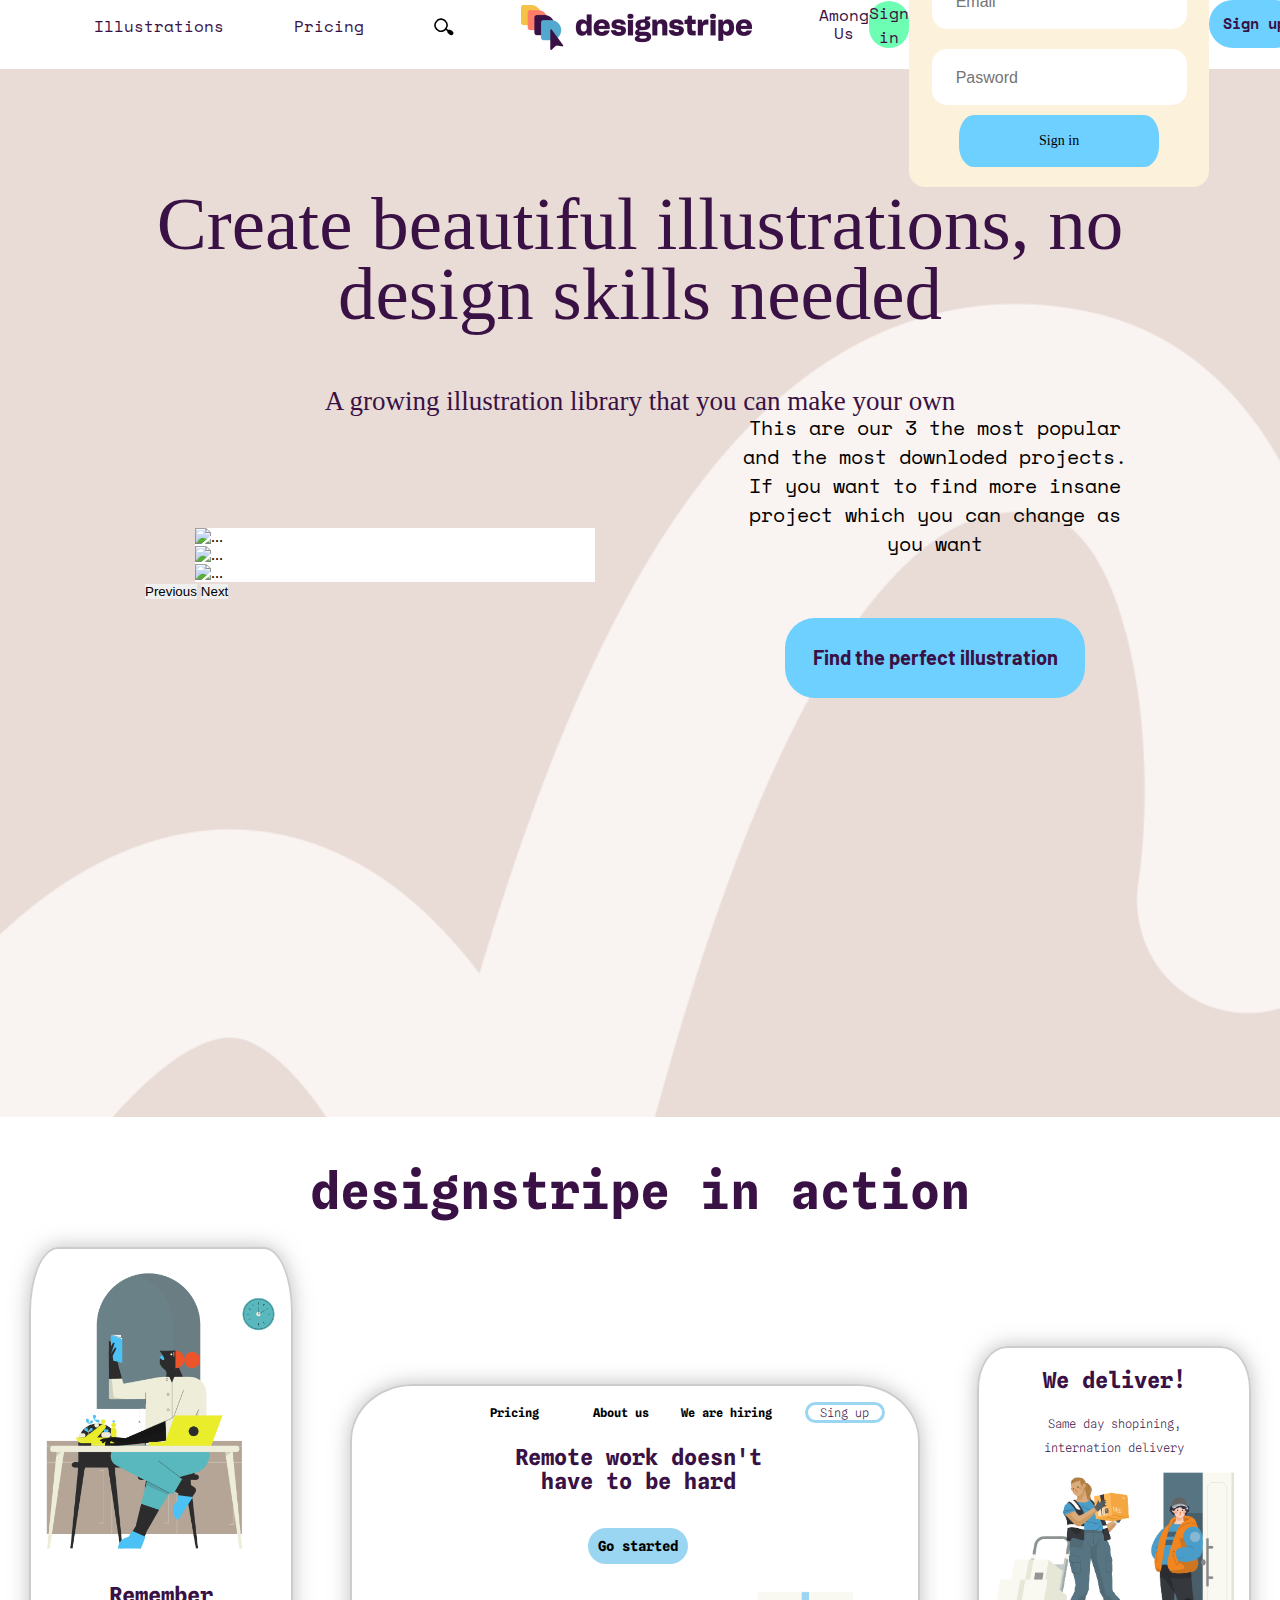
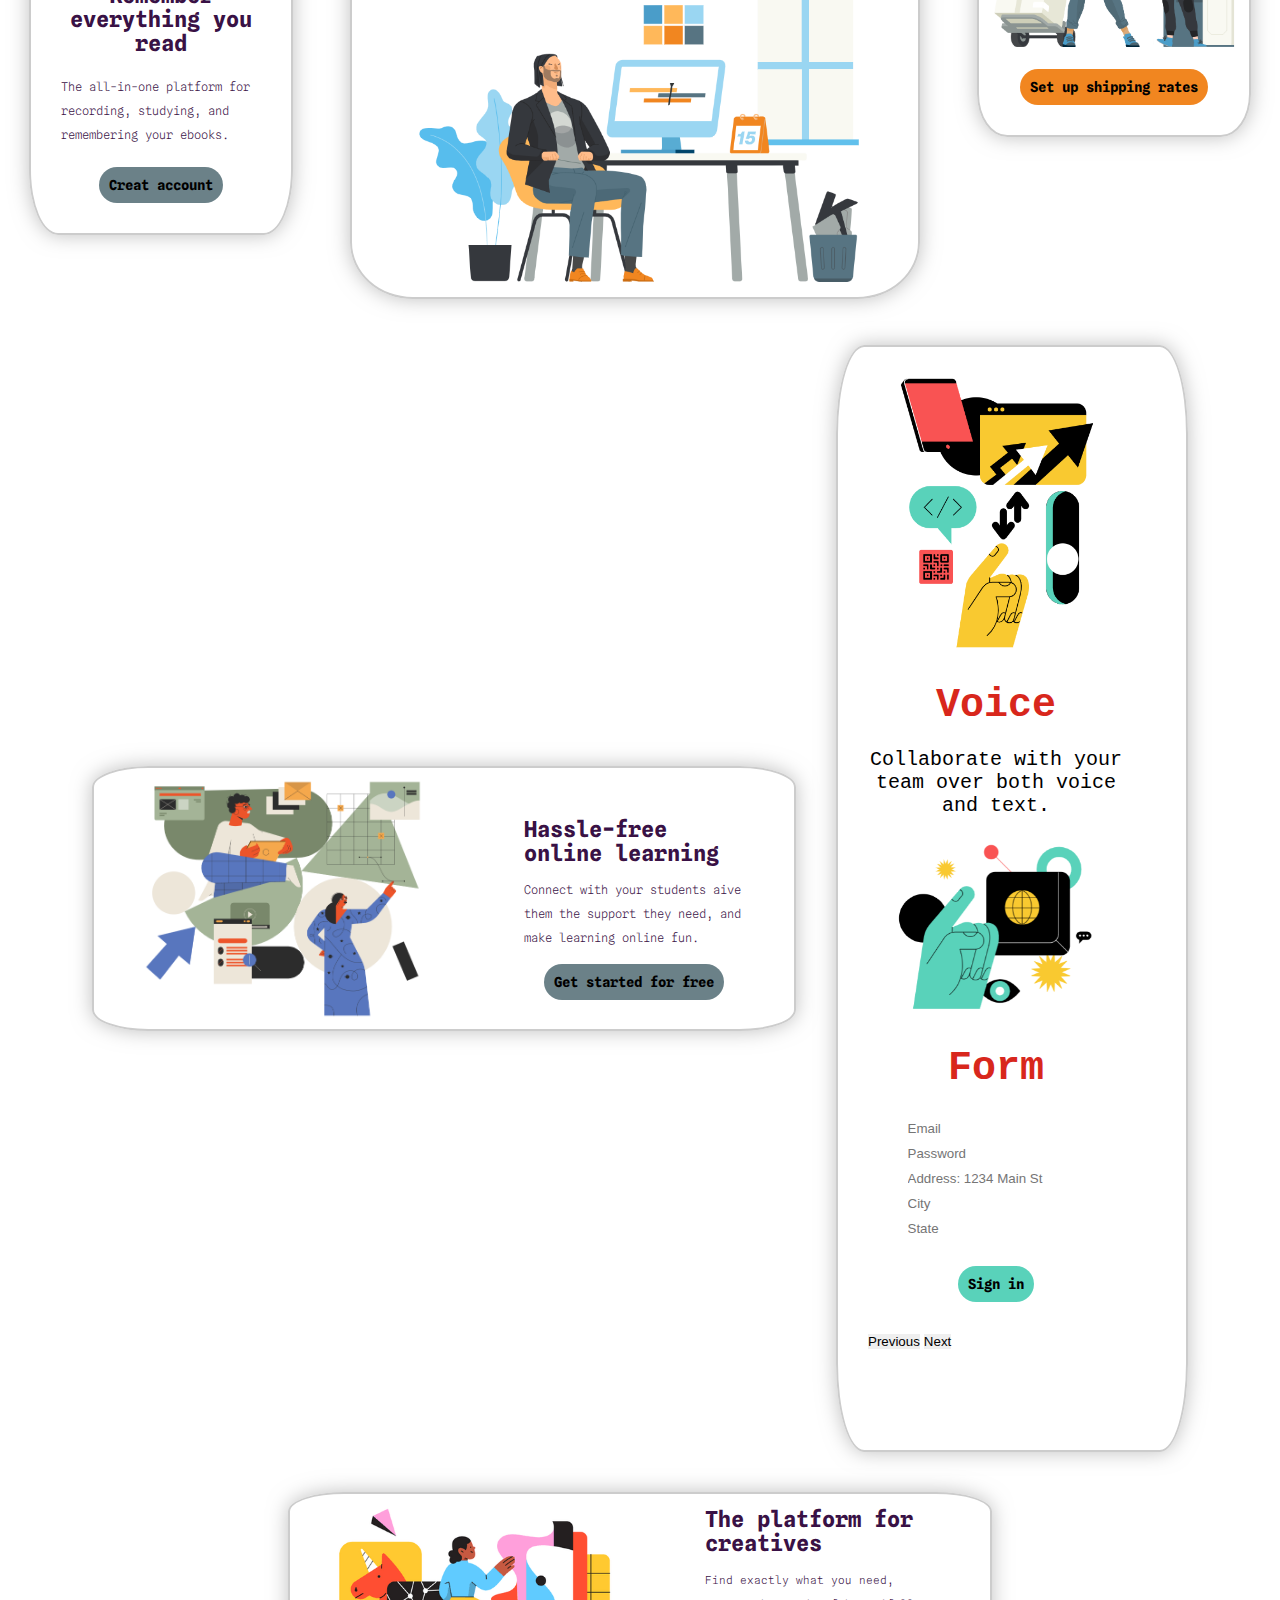
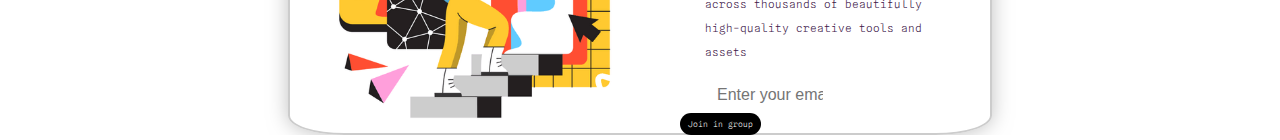
==== index.html @ f86d1278 "." ====
<!DOCTYPE html>
<html lang="en">
<head>
    <meta charset="UTF-8">
    <meta name="viewport" content="width=device-width, initial-scale=1.0">
    <title>Document</title>
    <link rel="preconnect" href="https://fonts.googleapis.com">
    <link rel="preconnect" href="https://fonts.gstatic.com" crossorigin>
<link rel="preconnect" href="https://fonts.googleapis.com">
<link rel="preconnect" href="https://fonts.gstatic.com" crossorigin>
<link href="https://fonts.googleapis.com/css2?family=Spline+Sans+Mono:wght@700&display=swap" rel="stylesheet">
<link href="https://cdn.jsdelivr.net/npm/bootstrap@5.3.2/dist/css/bootstrap.min.css" rel="stylesheet"
    integrity="sha384-T3c6CoIi6uLrA9TneNEoa7RxnatzjcDSCmG1MXxSR1GAsXEV/Dwwykc2MPK8M2HN" crossorigin="anonymous">
    <link href="https://cdn.jsdelivr.net/npm/bootstrap@5.3.2/dist/css/bootstrap.min.css" rel="stylesheet" integrity="sha384-T3c6CoIi6uLrA9TneNEoa7RxnatzjcDSCmG1MXxSR1GAsXEV/Dwwykc2MPK8M2HN" crossorigin="anonymous">
    <link rel="preconnect" href="https://fonts.googleapis.com">
<link rel="preconnect" href="https://fonts.gstatic.com" crossorigin>
<link href="https://fonts.googleapis.com/css2?family=Josefin+Sans&family=Nova+Square&family=Rubik+Scribble&family=Space+Mono:wght@700&display=swap" rel="stylesheet">
<link rel="preconnect" href="https://fonts.googleapis.com">
<link rel="preconnect" href="https://fonts.gstatic.com" crossorigin>
<link href="https://fonts.googleapis.com/css2?family=Barlow:ital,wght@0,500;1,400&family=Josefin+Sans&family=Nova+Square&family=Rubik+Scribble&family=Space+Mono:wght@700&display=swap" rel="stylesheet">
<link rel="stylesheet" href="./ilustration.html">
    <link rel="stylesheet" href="./style.css">
</head>
<body class="body">
  <div class="header">
    <div class="header__block-1">
        <span onclick="redirect()" class="header__block-1__text l">Illustrations</span>
        <span onclick="redirectToTwo()" class="header__block-1__text-1 l">Pricing</span>
        <img class="header__block-1__img" src="./img/Frame.svg" alt="">
    </div>
    <div class="header__block-img">
        <img onclick="redirectToHome()" class="header__img" src="./img/image (3).png" alt="">
    </div>
    <div class="header__block-2">
        <span onclick="redirectToThree()" class="header__block-2__text l lblock">Among Us</span>
        <button class="btn btn-primary header__block-2__text-1 l lblock" type="button" data-bs-toggle="offcanvas" data-bs-target="#staticBackdrop" aria-controls="staticBackdrop">
          Sign in
        </button>
        
        <div class="offcanvas offcanvas-start" data-bs-backdrop="static" tabindex="-1" id="staticBackdrop" aria-labelledby="staticBackdropLabel">
          <div class="offcanvas-header">
            <h5 class="offcanvas-title" id="staticBackdropLabel">Sign in</h5>
            <button onclick="redirect()" type="button" class="btn-close" data-bs-dismiss="offcanvas" aria-label="Close"></button>
          </div>
          <div class="offcanvas-body">
            <div class="header__input-box">
              <p class="header__input-text l">Sign in with Gmail</p>
              <input placeholder="Email" class="header__input" style="height: 3.5rem; font-size: 1rem; padding: 1.5rem 1.5rem 1.35rem 1.5rem; border-radius: 15px; border: none; background-color:white;" type="Email">
              <input placeholder="Pasword" class="header__input" style="height: 3.5rem; font-size: 1rem; padding: 1.5rem 1.5rem 1.35rem 1.5rem; border-radius: 15px; border: none; background-color:white;" type="Email">
              <button redirectToHome() onclick="redirect()" class="header__input-button">Sign in</button>
            </div>
          </div>
        </div>


          <button class="btn btn-primary header__block-2__boton lblock" type="button" data-bs-toggle="offcanvas" data-bs-target="#offcanvasWithBothOptions" aria-controls="offcanvasWithBothOptions">
            Sign up
          </button>
          <div class="offcanvas offcanvas-start" data-bs-scroll="true" tabindex="-1" id="offcanvasWithBothOptions" aria-labelledby="offcanvasWithBothOptionsLabel">
            <div class="offcanvas-header">
              <h5 class="offcanvas-title" id="offcanvasWithBothOptionsLabel">Sign up</h5>
              <button type="button" class="btn-close" data-bs-dismiss="offcanvas" aria-label="Close"></button>
            </div>
            <div class="offcanvas-body">
              <div class="header__input-box">
                <p class="header__input-text l">Sign up with Gmail</p>
                <input placeholder="Email" class="header__input" style="height: 3.5rem; font-size: 1rem; padding: 1.5rem 1.5rem 1.35rem 1.5rem; border-radius: 15px; border: none; background-color:white;" type="Email">
                <input placeholder="Pasword" class="header__input" style="height: 3.5rem; font-size: 1rem; padding: 1.5rem 1.5rem 1.35rem 1.5rem; border-radius: 15px; border: none; background-color:white;" type="Email">
              <button redirectToHome() class="header__input-button">Sign up</button>
              </div>
            </div>
          </div>
        </div>
        <p>
          <button class="btn btn-primary lbtn" type="button" data-bs-toggle="collapse" data-bs-target="#collapseWidthExample" aria-expanded="false" aria-controls="collapseWidthExample">
            <img type="button" class="lbtn-img" src="./img/Screenshot 2023-12-28 at 15.27.44.png" alt="">
            <img type="button" class="lbtn-img-1" src="./img/Screenshot 2023-12-28 at 15.30.37.png" alt="">
          </button>
        </p>
        <div style="position: absolute; min-height: 120px;">
          <div class="collapse collapse-horizontal" id="collapseWidthExample">
            <div class="card card-body lcard" style="width: 300px;">
              <span onclick="redirect()" class="header__block-1__text l">Illustrations</span>
              <span onclick="redirectToTwo()" class="header__block-1__text-1 l">Pricing</span>
              <span onclick="redirectToThree()" class="header__block-2__text l lblock">Among Us</span>
              <div class="header__block-2__boton-box">
                <button class="btn btn-primary header__block-2__text-1 l lblock" type="button" data-bs-toggle="offcanvas" data-bs-target="#staticBackdrop" aria-controls="staticBackdrop">
                  Sign in
                </button>
                
                <div class="offcanvas offcanvas-start" data-bs-backdrop="static" tabindex="-1" id="staticBackdrop" aria-labelledby="staticBackdropLabel">
                  <div class="offcanvas-header">
                    <h5 class="offcanvas-title" id="staticBackdropLabel">Sign in</h5>
                    <button onclick="redirect()" type="button" class="btn-close" data-bs-dismiss="offcanvas" aria-label="Close"></button>
                  </div>
                  <div class="offcanvas-body">
                    <div class="header__input-box">
                      <p class="header__input-text l">Sign in with Gmail</p>
                      <input placeholder="Email" class="header__input" style="height: 3.5rem; font-size: 1rem; padding: 1.5rem 1.5rem 1.35rem 1.5rem; border-radius: 15px; border: none; background-color:white;" type="Email">
                      <input placeholder="Pasword" class="header__input" style="height: 3.5rem; font-size: 1rem; padding: 1.5rem 1.5rem 1.35rem 1.5rem; border-radius: 15px; border: none; background-color:white;" type="Email">
                      <button redirectToHome() onclick="redirect()" class="header__input-button">Sign in</button>
                    </div>
                  </div>
                </div>

                <button class="btn btn-primary header__block-2__boton lblock" type="button" data-bs-toggle="offcanvas" data-bs-target="#offcanvasWithBothOptions" aria-controls="offcanvasWithBothOptions">
                  Sign up
                </button>
                <div class="offcanvas offcanvas-start" data-bs-scroll="true" tabindex="-1" id="offcanvasWithBothOptions" aria-labelledby="offcanvasWithBothOptionsLabel">
                  <div class="offcanvas-header">
                    <h5 class="offcanvas-title" id="offcanvasWithBothOptionsLabel">Sign up</h5>
                    <button type="button" class="btn-close" data-bs-dismiss="offcanvas" aria-label="Close"></button>
                  </div>
                  <div class="offcanvas-body">
                    <div class="header__input-box">
                      <p class="header__input-text l">Sign up with Gmail</p>
                      <input placeholder="Email" class="header__input" style="height: 3.5rem; font-size: 1rem; padding: 1.5rem 1.5rem 1.35rem 1.5rem; border-radius: 15px; border: none; background-color:white;" type="Email">
                      <input placeholder="Pasword" class="header__input" style="height: 3.5rem; font-size: 1rem; padding: 1.5rem 1.5rem 1.35rem 1.5rem; border-radius: 15px; border: none; background-color:white;" type="Email">
                    <button redirectToHome() class="header__input-button">Sign up</button>
                    </div>
                  </div>
                </div>

              </div>
            </div>
          </div>
        </div>
          
    
</div>

    <div class="i__frame1">
        <div class="i__frame1__box">
            <h1 class="i__frame1__box-text1">Create beautiful illustrations, no design skills needed</h1>
            <p class="i__frame1__box-text2">A growing illustration library that you can make your own</p>
                <div class="i__frame1__box-slider">
                    <div class="i__frame1__box-slider-1">
                        <div id="carouselExampleIndicators" class="carousel slide lu">
                            <div class="carousel-indicators ">
                              <button type="button" data-bs-target="#carouselExampleIndicators" data-bs-slide-to="0" class="active" aria-current="true" aria-label="Slide 1"></button>
                              <button type="button" data-bs-target="#carouselExampleIndicators" data-bs-slide-to="1" aria-label="Slide 2"></button>
                              <button type="button" data-bs-target="#carouselExampleIndicators" data-bs-slide-to="2" aria-label="Slide 3"></button>
                            </div>
                            <div class="carousel-inner lu">
                              <div class="carousel-item active">
                                <img src="https://designstripe-secure.imgix.net/scene-snapshots/b47b5136-64d4-4d6b-8aed-e641e9246c22/1669963983137/default?auto=format&fit=clip&h=400&s=fc5bd8d6ce886d989dbc5c07d8ae6395" class="d-block w-100" alt="...">
                              </div>
                              <div class="carousel-item">
                                <img src="https://designstripe-secure.imgix.net/scene-snapshots/d79b59d7-266d-45c2-b991-ea4c72bfd70d/1672390816812/default?auto=format&fit=clip&h=400&s=31f6a811cc52441fddfb0ff911e1ea40" class="d-block w-100" alt="...">
                              </div>
                              <div class="carousel-item">
                                <img src="https://designstripe-secure.imgix.net/scene-snapshots/6f58c22a-6869-43ea-ac65-9326ac9e8ad4/1677001629217/default?auto=format&fit=clip&h=400&s=42fd38543d3029a12d3b2fca480d46b2" class="d-block w-100" alt="...">
                              </div>
                            </div>
                            <button class="carousel-control-prev" type="button" data-bs-target="#carouselExampleIndicators" data-bs-slide="prev">
                              <span class="carousel-control-prev-icon" aria-hidden="true"></span>
                              <span class="visually-hidden">Previous</span>
                            </button>
                            <button class="carousel-control-next" type="button" data-bs-target="#carouselExampleIndicators" data-bs-slide="next">
                              <span class="carousel-control-next-icon" aria-hidden="true"></span>
                              <span class="visually-hidden">Next</span>
                            </button>
                          </div>
                    </div>
                    <div class="i__frame1__box-slider-2">
                        <p class=" i__frame1__box-slider-2-text ">This are our 3 the most popular and the most downloded projects. If you want to find more insane project which you can change as you want</p>
                        <button onclick="redirect()" class="i__frame1__box-button ">
                        <p class="i__frame1__box-button-text ">Find the perfect illustration</p>
                    </button>
                    </div>
                    
                </div>
        </div>
        <div class="i__frame1__box2">
            
        </div>
    </div>







    

    <h1 class="nk__main-title">designstripe in action</h1>

        <div class="nk__top-cards">

                    <div class="nk__card-column" >
                        <img src="./nk-img/IMAGE (1).png"
                            class="nk__card-img-top" alt="...">
                        <div class="nk__card-body">
                            <h5 class="nk__card-title">Remember everything you read</h5>
                            <p class="nk__card-text">The all-in-one platform for recording, studying, and remembering your ebooks.</p>
                            <button type="button" class="nk__btn nk__btn-primary nk__button-1" data-bs-toggle="modal" data-bs-target="#exampleModal-1">
                                Creat account
                            </button>
                        </div>
                    </div>
                    
                    <div class="nk__card-column" >
                        <div class="nk__card-2-header">
                            <p class="nk__card-column-header-info">Pricing</p>
                            <p class="nk__card-column-header-info">About us</p>
                            <p class="nk__card-column-header-info">We are hiring</p>
                            <button type="button" class="nk__card-column-header-info-button">Sing up</button>
                        </div>
                        <div class="nk__card-body">
                            <h5 class="nk__card-2-title">Remote work doesn't have to be hard</h5>
                            <a href="#" class="nk__btn nk__btn-primary-2">Go started</a>
                        </div>
                        <img src="./nk-img/IMAGE (3).png"class="nk__card-img-top-2" alt="...">
                    </div>
                    
                    <div class="nk__card-column" >
                        <div class="nk__card-body">
                            <h5 class="nk__card-3-title">We deliver!</h5>
                            <p class="nk__card-3-text">Same day shopining, internation delivery</p>
                            <img src="./nk-img/IMAGE (2).png" class="nk__card-img-top-3" alt="...">
                            <a href="#" class="nk__btn nk__btn-primary-3">Set up shipping rates</a>
                        </div>
                    </div>
        </div>

        <div class="nk__down-cards">
            
                    <div class="nk__card" style="width: 44rem;">
                        <img src="./nk-img/IMAGE (6).png"
                            class="nk__card-img-down" alt="...">
                        <div class="nk__card-body-row">
                            <h5 class="nk__card-4-title">Hassle-free online learning</h5>
                            <p class="nk__card-4-text">Connect with your students aive them the support they need, and make learning online fun.</p>
                            <a href="#" class="nk__btn nk__btn-primary">Get started for free</a>
                        </div>
                    </div>

                    <div class="nk__card" style="width: 22rem;">
                        <div id="carouselExampleCaptions" class="carousel slide">
                            <div class="carousel-indicators">
                                <button type="button" data-bs-target="#carouselExampleCaptions" data-bs-slide-to="0" class="active"
                                    aria-current="true" aria-label="Slide 1"></button>
                                <button type="button" data-bs-target="#carouselExampleCaptions" data-bs-slide-to="1"
                                    aria-label="Slide 2"></button>
                                <button type="button" data-bs-target="#carouselExampleCaptions" data-bs-slide-to="2"
                                    aria-label="Slide 0"></button>
                            </div>
                            <div class="carousel-inner" style="width: 18rem;">
                                <div class="carousel-item active" style="width: 16rem;">
                                    <div class="carousel__caption">
                                        <img src="./nk-img/IMAGE (7).png" class="nk__carousel__img" alt="...">
                                        <h5 class="nk__carousel__caption-title"> Voice</h5>
                                        <p class="nk__carousel__caption-txt">Collaborate with your team over both voice and text.</p>
                                    </div>
                                </div>
                                <div class="carousel-item" style="width: 16rem;">
                                    <div class="carousel__caption">
                                        <img src="./nk-img/IMAGE (8).png" class="nk__carousel__img" alt="...">
                                        <h5 class="nk__carousel__caption-title"> Form</h5>
                                        <form class="nk__row nk__g-3">
                                            <div class="nk__col-md-6">
                                                <input type="email" class="nk__form-control" id="inputEmail4" placeholder="Email">
                                            </div>
                                            <div class="col-md-6">
                                                <input type="password" class="nk__form-control" id="inputPassword4" placeholder="Password">
                                            </div>
                                            <div class="col-12">
                                                <input type="text" class="nk__form-control" id="inputAddress" placeholder="Address: 1234 Main St">
                                            </div>
                                            <div class="col-md-6">
                                                <input type="text" class="nk__form-control" id="inputCity" placeholder="City">
                                            </div>
                                            <div class="col-md-4">
                                                <input type="text" class="nk__form-control" id="inputCity" placeholder="State">
                                            </div>
                                            <div class="col-12">
                                                <button type="submit" class="nk__btn nk__btn-primary-form">Sign in</button>
                                            </div>
                                        </form>
                                    </div>
                                </div>
                                <button class="carousel-control-prev" type="button" data-bs-target="#carouselExampleCaptions" data-bs-slide="prev">
                                    <span class="carousel-control-prev-icon" aria-hidden="true"></span>
                                    <span class="visually-hidden">Previous</span>
                                </button>
                                <button class="carousel-control-next" type="button" data-bs-target="#carouselExampleCaptions" data-bs-slide="next">
                                    <span class="carousel-control-next-icon" aria-hidden="true"></span>
                                    <span class="visually-hidden">Next</span>
                                </button>
                            </div>
                        </div>
                    </div>

                    <div class="nk__card" style="width: 44rem;">
                        <img src="./nk-img/IMAGE (4).png"
                            class="nk__card-img-down-3" alt="...">
                        <div class="nk__card-body-row">
                            <h5 class="nk__card-6-title">The platform for creatives</h5>
                            <p class="nk__card-6-text">Find exactly what you need, across thousands of beautifully high-quality creative tools and assets</p>
                            <div class="input-group input-group-sm mb-3">
                                <input type="text" class="form-control" placeholder="Enter your email" aria-label="Sizing example input" aria-describedby="inputGroup-sizing-sm">
                                <span class="input-group-text" id="inputGroup-sizing-sm">Join in group</span>
                            </div>

                        </div>
                    </div>







    <script>
        function redirect() {
            window.location.href = "./ilustration.html";
        }
        function redirectToTwo() {
            window.location.href = "./pricing.html";
        }
        function redirectToThree() {
            window.location.href = "./aboutus.html";
        }
        function redirectToHome() {
            window.location.href = "./index.html";
        }
    </script>

    <script src="https://cdn.jsdelivr.net/npm/bootstrap@5.3.2/dist/js/bootstrap.bundle.min.js" integrity="sha384-C6RzsynM9kWDrMNeT87bh95OGNyZPhcTNXj1NW7RuBCsyN/o0jlpcV8Qyq46cDfL" crossorigin="anonymous"></script>
</body>
</html>
---- style.css ----
*{
    margin: 0;
    padding: 0;
    border: 0;
    outline: 0;
    text-decoration: none;
    box-sizing: border-box;
    list-style: none;
    
}
.p{
    font-family: 'Space Mono', monospace;
}
.body{
    width: 100%;
}
.header{
    height: 69px;
    display: flex;
    flex-direction: row;
    justify-content: space-around;
}
.header__block-1{
    width: 28vh;
    height: 53px;
    flex-shrink: 0;
    display: flex;
    justify-content: space-between;
    align-items: center;
    margin-left: 60px;
}
.header__block-1__text{
    color: #391145;
    text-align: center;
    font-family: Roboto;
    font-size: 20px;
    font-style: normal;
    font-weight: 400;
    line-height: 18.223px; 
}
.header__block-1__text-1{
    color: #391145;
    text-align: center;
    font-family: Roboto;
    font-size: 20px;
    font-style: normal;
    font-weight: 400;
    line-height: 18.223px; 
}
.header__block-2{
    width: 30vh;
    height: 48px;
    flex-shrink: 0;
    display: flex;
    justify-content: space-around;
    align-items: center;
}
.header__block-2__boton{
    width: 90px;
    height: 48px;
    flex-shrink: 0;
    border-radius: 24px;
    background: #6DD0FE; 
    font-family: 'Josefin Sans', sans-serif;
    font-family: 'Nova Square', sans-serif;
    font-family: 'Space Mono', monospace;
}
.header__block-2__text{
    color: #391145;
    text-align: center;
    font-family: Roboto;
    font-size: 20px;
    font-style: normal;
    font-weight: 400;
    line-height: 18.223px;
    display: block;
}
.header__block-2__text-1{
    color: #391145;
    text-align: center;
    font-family: Roboto;
    font-size: 20px;
    font-style: normal;
    font-weight: 400;
    line-height: 24px; 
    display: block;
}
.header__block-2__boton{
    color: #391145;
    text-align: center;
    font-size: 15px;
    font-style: normal;
    font-weight: 700;
    line-height: 17.55px; 
    display: block;
}
.header__img{
    display: flex;
    align-items: center;
    margin-top: 5px;
}
.headerDesktopButton{
    color: black;
    text-decoration: none;
}
.carousel-inner{
}
.main__box__card{
    display: flex;
    flex-direction: row;
    align-items: flex-start;
    gap: 30px;
    justify-content: center;
    align-items: center;
    align-self: stretch;
    flex-wrap: wrap;
}
.carousel{
    width: 700px;
    margin: 0 auto;
    margin-bottom: 100px;
}
.l{
    font-family: 'Space Mono', monospace;
    cursor: pointer;
}
.header__block-2__boton{
    border: none;
}
.header__block-2__text-1{
    border-radius: 24px;
    background: #6dfeb3;
    border: none;
}
.header__block-2__boton:hover{
    background-color: #6dfeb3;
}
.header__block-2__text-1:hover{
    background-color: #6dfeb3;
}
.btn-primary{
    background-color: rgb(0, 255, 221)0, 255, 247;
}
.header__input-box{
    background-color: rgb(252, 241, 218);
    width: 300px;
    display: flex;
    flex-direction: column;
    justify-content: center;
    align-items: center;
    border-radius: 1rem;
}
.header__input-text{
    margin: 13px;
    margin-top: 30px;
}
.header__input{
    margin: 10px;
}
.header__input-button{
    color: #391145;
    margin-bottom: 20px;
    width: 200px;
    background-color: #6dd0fe;
    outline: none;
    border: none;
    font-family: var(--grotesk);
    font-size: 0.875rem;
    color: var(--dark-purple);
    border-radius: 15px/21px;
    padding: 1.125rem;
    transition: all 0.25s linear;
    transform-style: preserve-3d;
}



.title{
    margin: 40px 0;
}
.title__textbox{
    display: flex;
    justify-content: space-around;
    flex-direction: row;
}
.title__textbox__box{
    display: flex;
    flex-direction: row;
}
.title__textbox__text1{
    font-family: 'Courier New', Courier, monospace;
    overflow: hidden;
    text-overflow: ellipsis;
    display: -webkit-box;
    margin-right: 5rem;
    font-size: 50px;
    line-height: 4rem;
    margin: 0 auto;
    color: black;
    text-shadow: 100px;
}
.title__textbox__box__text1{
    font-size: 1.5625rem;
    margin-left: 2.5rem;
    margin-bottom: 1.25rem;
}
.frame3{
    display: flex;
    justify-content: space-around;
    flex-wrap: wrap;
}
.frame3__mein__box1{
    display: flex;
    flex-direction: row;
    margin-top: 40px;
}
.frame3__mein__box1{
    gap: 40px;
}
.frame3__mein__box1__box1{
    gap: 20px;
}
.frame3__mein__box1___box1__box1__img{
    gap: 20px;
}
.end{
    margin-top: 20px;
}

.frame1{
    display: flex;
    flex-direction: row;
    overflow: idden;
    margin-bottom: 50px;
    margin-top: 50px;
    width: 100%;
    justify-content: space-around;
    overflow: hidden;
}
.frame1__box{
    height: 105.8;
    width: 154.5;
    display: flex;
}
.frame1__box-1{
    width: 300px;
    height: 150px;
}
.navbar-brand{
    font-size: 25px;
}
.nav-link{
    font-size: 19px;
}
.nav-link{
    font-size: 18px;
}

.aboutus{
    position: relative;
}
.aboutus__box{
    width: 90vh;
    display: flex;
    justify-content: space-between;
    flex-direction: row;
    margin: 80px auto;
    z-index: 1;
    align-items: center;
}
.aboutus__box__textbox{
    width: 50vh;
}
.aboutus__box__textbox-text2{
    font-size: 1.74em;
    font-family: 'Space Mono', monospace;
    z-index: 2;
    line-height: 1.5;
}
.header__block-2__text-1{
    height: 47px;
}
.aboutus__box__textbox-text1{
    font-size: 2.2em;
    font-family: 'Space Mono', monospace;
    margin-top: 30px;
    text-shadow: 40px;
    z-index: 2;
    margin-bottom: 14px;
}
.aboutus__box-img{
    top: 0;
    left: 50vh;
    width: 40%;
    z-index: -1;
}
.backgroung-img{
    width: 10%;
    display: flex;
    position: absolute;
    z-index: -2;
}
.aimg {
    top: 110vh;
    left: 6vh;
    rotate: -20deg;
}
.bimg{
    width: 8%;
    top: 45vh;
    right: 20vh;
    rotate: -20deg;
}
.cimg{
    top: 160vh;
    right: 5vh;
}
.i__frame1{
    height: 1048px;
    background-image: url(./img/Frame\ \(4\).png);
    background-repeat: no-repeat;
    background-size:cover;
}
.i__frame1__box-text1{
    color: #391145;
    text-align: center;
    width: 1100px;
    font-family: Roboto;
    font-size: 75px;
    font-style: normal;
    font-weight: 400;
    line-height: 69.984px;
    margin-top: 120px;
}
.i__frame1__box-text2{
    color: #391145;
    text-align: center;
    font-family: Roboto;
    font-size: 27px;
    font-style: normal;
    font-weight: 400;
    line-height: 24.019px;
    margin-top: 60px;
}
.i__frame1__box-button-text{
    color: #391145;
    font-family: Barlow;
    font-size: 20px;
    font-style: normal;
    font-weight: 700;
    line-height: 17.522px;
    margin: 0 auto;
}
.i__frame1__box-button{
    margin-top: 60px;
    width: 350px;
    height: 90px;
    flex-shrink: 0;
    border-radius: 30px;
    background: #6DD0FE;
    margin: 0px auto;
    margin-bottom: 30px;
}
.i__frame1__box{
    display: flex;
    align-items: center;
    justify-content: center;
    flex-direction: column;
    align-items: center;
}
.i__frame1__box-slider{
    display: flex;
    flex-direction: row;
    align-items: center;
    margin: 0 auto;
}
.i__frame1__box-slider-2{
    display: flex;
    flex-direction: column;
    margin-left: 90px;
}
.i__frame1__box-slider-2-text{
    width: 400px;
    text-align: center;
    font-size: 25px;
    margin: 0 auto;
    margin-bottom: 30px;
    font-family: 'Space Mono', monospace;
    cursor: pointer;
}
.i__frame1__box-slider-1{
    margin-top: 70px;
}
.lbtn{
    width: 80px;
    height: 10px;
    background-color: white;
    border-color: white;
    z-index: 1;
    display: none;
}
.lu{
    width: 550px;
}
.lub{
    display: none;
}
.lbtn-img{
    width: 40px;
    z-index: 2;
    display: none;
}
.lbtn:hover{
    background-color: white; 
    border-color: white;
}
.lbtn-img-1{
    display: none;
    width: 60px;
    z-index: 2;
}
.lbtn:first-child:active{
    background-color: white;
    border-color: white;
}
.lcard{
    display: none;
    z-index: 1000;
}







@media (max-width: 2500px){
    .i__frame1__box-slider-1{
        margin-top: 70px;
        display: flex;
        justify-content: center;
        align-items: center;
    }
    .i__frame1__box-slider{
    }
}
@media (max-width: 2100px) {
    .frame1{
        display: flex;
        flex-wrap: wrap;
        height: 150px;
    }
    .frame1__box-1{
        gap: 50px;
    }
    .frame3__mein__box1{
        display: flex;
        flex-wrap: wrap;
        overflow: hidden;
        height: 400px;
        justify-content: center;
    }
}
@media (max-width: 1679px) {
    .header__block-1{
        width: 45vh;
    }
    .header__block-2{
        width: 45vh;
    }
    .l{
        font-size: 16px;
    }
    .frame3__mein__box1{
        height: 300px;
    }
    .frame3__mein__box1___box1__box1__img{
        width: 399.75px;
        height: 300px;
    }
}
@media (max-width:1345px) {
    .frame3__mein__box1{
        height: 250px;
    }
    .frame3__mein__box1___box1__box1__img{
        width: 339.7875px;
        height: 250px;
    }
    .i__frame1__box-slider-2-text{
        font-size: 20px;
    }
    .i__frame1__box-button{
        width: 300px;
        height: 80px;
        margin-top: 30px;
    }
    .lu{
        width: 500px;
    }
    .header__block-1{
        width: 40vh;
    }
    .header__block-2{
        width: 40vh;
    }
}
@media (max-width:1106px) {
    .frame3__mein__box1{
        height: 200px;
    }
    .frame3__mein__box1___box1__box1__img{
        width: 266.5px;
        height: 200px;
    }
    .aboutus__box-img{
        display: none;
    }
    .aboutus__box__textbox-text1{
        font-size: 25px;
        width: 80vh;
    }
    .aboutus__box__textbox{
        width: 80vh;
        text-align: center;
    }
    .aboutus__box{
        justify-content: center;
        align-items: center;
    }
    .i__frame1__box-text1{
        width: 600px;
        font-size: 45px;
    }
    .i__frame1__box-text2{
        font-size: 24px;
    }
    .i__frame1__box-slider{
        flex-direction: column;
        align-items: center;
        justify-content: center;
    }
    .i__frame1__box-slider-2{
        margin-left: 0;
    }
    .i__frame1__box-text1{
        margin-top: 40px;
    }
    .i__frame1__box-text2{
        margin-top: 20px;
    }
    .i__frame1__box-slider-1{
        margin-top: 80px;
        height: 400px;
    }
}
@media (max-width:1010px) {
    .l{
        font-size: 14px;
    }
    .header__img{
        width: 80%;
        margin: 10px auto;
    }
    .header__block-1{
        width: 29%;
    }
    .header__block-2{
        width: 35%;
    }
    .p{
        font-size: 30px;
    }
}
@media (max-width:966px){
    .frame3__mein__box1__box1{
        height: 200px;
    }
    .frame3__mein__box1{
        height: 200px;
    }
    .frame3{
        display: flex;
        flex-direction: row;
        flex-wrap: wrap;
        justify-content: center;
        margin-top: 20px;
    }
    .frame3__mein__box1{
        width: 200px;
        height: 709.5px;
        flex-wrap: wrap;
        margin: 0 50px;
    }
    .aboutus__box__textbox-text1{
        font-size: 40px;
    }
    .aboutus__box__textbox-text2{
        font-size: 20px;
    }
}
@media (max-width:790px){
    .l{
        font-size: 11px;
    }
    .header__block-2__boton{
        width: 70px;
        height: 35px;
        font-size: 12px;
    }
    .header__block-1{
        width: 29%;
    }
    .header__block-2{
        width: 32%;
    }
    .header__img{
        width:100%;
        margin: 14.5px auto;
    }
    .header__block-img{
        width: 126.5px;
    }
    .p{
        font-size: 20px;
    }
    .frame1{
        height: 80px;
        margin-bottom: 20px;
        margin-top: 10px;
    }
    .frame1__box-1{
        width: 160px;
        height: 80px;
    }
    .title{
        margin: 10px 0;
    }
    .aboutus__box__textbox-text1{
        font-size: 26px;
        width: auto;
    }
    .aboutus__box__textbox-text2{
        font-size: 16px;
        width: 400px;
        margin: 0 auto;
    }
    .aboutus{
        width: auto;
    }
    .aboutus__box__textbox{
        width: auto;
    }
    .aboutus__box{
        margin: 0;
        width: auto;
    }
    .header__block-2__text-1{
        height: 35px;
    }
    .header__block-2__boton{
        font-size: 10px;
    }
}
@media (max-width:640px){
    .i__frame1__box-text1{
        width: 400px;
        font-size: 30px;
    }
    .i__frame1__box-text2{
        font-size: 16px;
    }
    .header__block-2{
        display: none;
    }
    .header__block-1{
        display: none;
    }
    .lblock{
        display: block;
    }
    .lub{
        display: block;
    }
    .lbtn{
        display: block;
    }
    .lbtn-img{
        display: block;
    }
    .lcard{
        left: -40px;
        position: relative;
        display: block;
    }
    .header{
        position: relative;
    }
    .header__block-2__boton-box{
        display: flex;
        flex-direction: row;
        gap: 40px;
        align-items: center;
        justify-content: center;
    }
    .i__frame1__box-text1{
        width: 300px;
        font-size: 25px;
        line-height: 30.984px;
        margin-top: 40px; 
    }
    .i__frame1__box-text2{
        font-size: 13px;
        margin-bottom: 80px;
        margin-top:20px;
    }
    .i__frame1__box-slider-1{
        height: 180px;
        margin-top: 100px;
    }
    .lu{
        width: 300px;
    }
    .i__frame1__box-slider{
        display: flex;
        flex-direction: column;
        width: 85%;
        align-items: center;
        margin: 0 auto;
    }
    .i__frame1__box-slider-1{
        margin-top: 20px;
        margin-left: 0;
    }
    .i__frame1__box-slider-2-text{
        font-size: 12px;
        width: 200px;
    }
    .i__frame1__box-button{
        width: 200px;
        height: 50px;
    }
    .i__frame1__box-button-text{
        font-size: 10px;
    }
    .i__frame1__box-slider-2{
        margin-left: 0;
    }
    .lcard{
        display: flex;
        flex-direction: column;
    }
    .header__block-2__boton{
        width: auto;
    }
}
@media (max-width:436px){
    .i__frame1__box-text1{
        width: 300px;
        font-size: 25px;
        line-height: 30.984px;
        margin-top: 40px; 
    }
    .i__frame1__box-text2{
        font-size: 13px;
        margin-bottom: 80px;
        margin-top:20px;
    }
    .i__frame1__box-slider-1{
        height: 180px;
        margin-top: 100px;
    }
    .lu{
        width: 300px;
    }
    .i__frame1__box-slider{
        display: flex;
        flex-direction: column;
        width: 85%;
        align-items: center;
        margin: 0 auto;
    }
    .i__frame1__box-slider-1{
        margin-top: 20px;
        margin-left: 0;
    }
    .i__frame1__box-slider-2-text{
        font-size: 12px;
        width: 200px;
    }
    .i__frame1__box-button{
        width: 200px;
        height: 50px;
    }
    .i__frame1__box-button-text{
        font-size: 10px;
    }
    .i__frame1__box-slider-2{
        margin-left: 0;
    }
    .lbtn-img{
        position: absolute;
        left: 330px;
        top: 7px;
        display: block;
    }
    .lcard{
        display: flex;
        flex-direction: column;
    }
}
@media (max-width:400px){
    .lbtn-img{
        position: absolute;
        left: 280px;
        top: 7px;
        display: block;
    }
}
















.nk__main {
    display: flex;
    flex-direction: column;
    margin: 0 auto;
}

.nk__top-cards {
    display: flex;
    flex-direction: row;
    align-items: center;
    justify-content: space-around;
    flex-wrap: wrap;
}

.nk__down-cards {
    display: flex;
    flex-direction: row;
    align-items: center;
    justify-content: center;
    flex-wrap: wrap;
}

.nk__card {
    border-radius: 8%;
    margin: 20px;
    height: 100%;
    border: 2px solid #ccc;
    box-shadow: 0 0 20px rgba(128, 128, 128, 0.5);
    display: flex;
    flex-direction: row;
    align-items: center;
    justify-content: space-around;
}

.nk__card-column{
    border-radius: 11%;
    margin: 10px;
    height: 100%;
    border: 2px solid #ccc;
    box-shadow: 0 0 20px rgba(128, 128, 128, 0.5);
    padding: 10px;
    display: flex;
    flex-direction: column;
    align-items: center;
    justify-content: space-around;
    flex-wrap: wrap;
}
.nk__card-column:nth-child(1) {
    max-width: 380px;
    transform: translateY(20px);
}
.nk__card-column:nth-child(2) {
    max-width: 570px;
    transform: translateY(120px);
}
.nk__card-column:nth-child(3) {
    max-width: 370px;
    transform: translateY(20px);
}

.nk__card-column-header-info {
    color: #391145;
    font-family: 'Spline Sans Mono', monospace;
    font-size: 12px;
    font-style: normal;
    font-weight: 300;
    line-height: 24.019px;
    width: 80px;
    margin: 3px;
    text-decoration: none;
}

.nk__card-column-header-info-button {
    border: 1px solid rgb(92, 4, 244)000;
    border-radius: 15%;
    background-color: white;
    color: #391145;
    font-family: 'Spline Sans Mono', monospace;
    font-size: 12px;
    font-style: normal;
    font-weight: 300;
    margin-left: 45px;
    text-decoration: none;
}
.nk__card-img-top{
    width: 240px;
    margin: 10px auto;
}
.nk__card-img-top-2 {
    max-width: 450px;
}
.nk__card-img-top-3 {
    width: 250px;
}
.nk__card-img-down {
    max-width: 300px;
    padding: 10px;
}
.nk__card-img-down-1 {
    width: 200px;
}
.nk__card-img-down-3 {
    max-width: 300px;
    padding: 10px;
}
.nk__card-body {
    display: flex;
    flex-direction: column;
    align-items: center;
    justify-content: space-around;
}
.nk__card-title {
    color: #391145;
    text-align: center;
    font-family: 'Spline Sans Mono', monospace;
    font-size: 22px;
    font-style: normal;
    font-weight: 700;
    line-height: 24.019px;
    width: 200px;
    margin: 20px;
}
.nk__card-2-title{
    color: #391145;
    text-align: center;
    font-family: 'Spline Sans Mono', monospace;
    font-size: 22px;
    font-style: normal;
    font-weight: 700;
    line-height: 24.019px;
    width: 250px;
    margin: 15px;
}
.nk__card-3-title {
    color: #391145;
    text-align: center;
    font-family: 'Spline Sans Mono', monospace;
    font-size: 22px;
    font-style: normal;
    font-weight: 700;
    line-height: 24.019px;
    width: 200px;
    margin: 10px;
}
.nk__card-4-title {
    color: #391145;
    text-align: center;
    font-family: 'Spline Sans Mono', monospace;
    font-size: 22px;
    font-style: normal;
    text-align: start;
    font-weight: 700;
    line-height: 24.019px;
    width: 200px;
    margin: 10px 0;
}
.nk__card-5-title {
    color: #391145;
    text-align: center;
    font-family: 'Spline Sans Mono', monospace;
    font-size: 22px;
    font-style: normal;
    font-weight: 700;
    width: 200px;
}
.nk__card-6-title {
    color: #391145;
    text-align: center;
    font-family: 'Spline Sans Mono', monospace;
    font-size: 22px;
    font-style: normal;
    font-weight: 700;
    text-align: start;
    line-height: 24.019px;
    width: 250px;
    margin: 10px 0;
}
.nk__card-text {
    color: #391145;
    font-family: 'Spline Sans Mono', monospace;
    font-size: 12px;
    font-style: normal;
    font-weight: 300;
    line-height: 24.019px;
    width: 200px;
}
.nk__card-3-text {
    color: #391145;
    font-family: 'Spline Sans Mono', monospace;
    font-size: 12px;
    font-style: normal;
    font-weight: 300;
    line-height: 24.019px;
    width: 170px;
    text-align: center;
    margin: 10px;
}
.nk__card-4-text {
    color: #391145;
    font-family: 'Spline Sans Mono', monospace;
    font-size: 12px;
    font-style: normal;
    font-weight: 300;
    line-height: 24.019px;
    width: 230px;
    margin-top: 13px;
    margin-bottom: 23px;
}
.nk__card-5-text {
    color: #391145;
    font-family: 'Spline Sans Mono', monospace;
    font-size: 12px;
    font-style: normal;
    font-weight: 300;
    line-height: 24.019px;
    width: 200px;
    text-align: center;
}
.nk__card-6-text {
    color: #391145;
    font-family: 'Spline Sans Mono', monospace;
    font-size: 11px;
    font-style: normal;
    font-weight: 300;
    line-height: 24.019px;
    width: 230px;
    margin-top: 13px;
    margin-bottom: 13px;
}
.nk__main-title {
    color: #391145;
    text-align: center;
    font-family: 'Spline Sans Mono', monospace;
    font-size: 50px;
    font-style: normal;
    font-weight: 700;
    line-height: 49.968px; /* 99.936% */
    text-decoration: none;
    margin-top: 50px;
}
.nk__btn {
    color: rgb(0, 0, 0);
    text-align: center;
    font-family: 'Spline Sans Mono', monospace;
    font-size: 14px;
    font-style: normal;
    font-weight: 700;
    padding: 10px;
    border-radius: 30px;
    text-decoration: none;
}
.nk__btn-primary-form{
    background-color: #59d2ba;
    margin: 20px;
}
.nk__btn-primary {
    background-color: #6b8188;
    margin: 20px;
}
.nk__btn-primary-2 {
    background-color: #9ad6f2;
    margin: 20px;
}
.nk__btn-primary-3 {
    background-color: #f18620;
    margin: 20px;
}
.nk__card-column-header-info {
    color: rgb(0, 0, 0);
    text-align: center;
    font-family: 'Spline Sans Mono', monospace;
    font-size: 12px;
    font-style: normal;
    font-weight: 700;
    padding: 2px;
    width: 100px;
    text-decoration: none;
}
.nk__card-2-header {
    display: flex;
    flex-direction: row;
    justify-content: space-around;
    align-items: center;
    margin-left: 100px;
}
.nk__card-column-header-info-button {
    border: 3px solid #9ad6f2;
    border-radius: 30px;
    background-color: white;
    color: #391145;
    font-family: 'Spline Sans Mono', monospace;
    font-size: 12px;
    font-style: normal;
    font-weight: 300;
    width: 80px;
    margin-left: 25px;
    margin-right: 30px;
    text-decoration: none;
}
.nk__card:nth-child(1) {
    transform: translateY(100px);
}
.nk__card:nth-child(2) {
    transform: translateY(100px);
}
.nk__card:nth-child(3) {
    transform: translateY(100px);
}
.nk__card-body-row{
    margin-left: 10px;
}
.input-group .btn {
    position: relative;
    z-index: 2;
    background-color: black;
    color: white;
    font-size: 12px;
}
.form-control{
    width: 130px;
    display: block;
    padding: 0.375rem 0.75rem;
    font-size: 1rem;
    font-weight: 400;
    line-height: 1.5;
    color: var(--bs-body-color);
    -webkit-appearance: none;
    -moz-appearance: none;
    appearance: none;
    background-color: var(--bs-body-bg);
    background-clip: padding-box;
    border: var(--bs-border-width) solid var(--bs-border-color);
    border-radius: var(--bs-border-radius);
    transition: border-color .15s ease-in-out,box-shadow .15s ease-in-out;
}
.input-group{
    width: 250px;
}
.input-group-text{
    text-decoration: none;
    width: 120px;
    background-color: #000;
    border-radius: 30px;
    color: #ffffff;
    font-family: 'Spline Sans Mono', monospace;
    font-size: 8px;
    font-style: normal;
    font-weight: 300;
    margin-left: -25px;
    padding: 6px 8px;
}
.nk__card-5-buttons{
    display: flex;
    flex-direction: row;
    align-items: center;
    justify-content: center;
    padding: 10px;
}
.nk__card-point{
    font-size: 100px;
    font-style: normal;
    font-weight: 300;
    display: flex;
    align-items: center;
    margin-top: -60px;
}
.carousel-inner {
    margin: 0 auto;
    background-color: rgb(255, 255, 255);
    max-width: 400px;
}
.carousel-control-next-icon {
    background-image: url(./nk-img/pngwing.com\ \(7\).png);
}
.carousel-item {}

.carousel__caption {
    padding: 10px 0;
    max-width: 300px;
    margin: 0 auto;
    background-color: #ffffff;
    display: flex;
    align-items: center;
    justify-content: center;
    flex-direction: column;
    position: relative;
    text-align: center;
}
.nk__form-control{
    display: flex;
    flex-direction: column;
    margin: 10px auto;
}
.nk__btn-primary {
    --bs-btn-color: #fff;
    --bs-btn-bg: #6b8188;
    --bs-btn-border-color: #6b8188;
    --bs-btn-hover-color: #fff;
    --bs-btn-hover-bg: #6b8188;
    --bs-btn-hover-border-color: #6b8188;
    --bs-btn-focus-shadow-rgb: 49, 132, 253;
    --bs-btn-active-color: #fff;
    --bs-btn-active-bg: #6b8188;
    --bs-btn-active-border-color: #6b8188;
    --bs-btn-active-shadow: inset 0 3px 5px rgba(0, 0, 0, 0.125);
    --bs-btn-disabled-color: #fff;
    --bs-btn-disabled-bg: #6b8188;
    --bs-btn-disabled-border-color:#6b8188;
}
.nk__carousel__caption-txt {
    max-width: 900px;
    font-family: 'Martian Mono', monospace;
    font-size: 20px;
    font-weight: 200;
    color: black;
}
.nk__carousel__caption-title {
    font-family: 'Martian Mono', monospace;
    font-size: 40px;
    font-weight: 700;
    color: #d8271c;
    margin-bottom: 20px;
}
.nk__carousel__img {
    margin-bottom: 30px;
    max-width: 200px;
    border-radius: 10%;
}
.carousel {
    border-radius: 9%;
}
.carousel-control-next-icon {} */
body{
    background-color: #b7b7b7;
}
.nk__modal-main {
    display: flex;
    flex-direction: row;
    align-items: center;
}
.nk__modal-img {
    width: 200px;
    padding: 10px;
}
.nk__modal-body {
    padding: 20px;
    font-family: 'Martian Mono', monospace;
    font-size: 12px;
    font-weight: 200;
    color: rgb(235, 14, 14);
}

    @media (max-width: 940px) {
        .nk__top-cards {
            display: flex;
            flex-direction: column;
            align-items: center;
            justify-content: center;
        }
        .nk__card-column:nth-child(2) {
            transform: translateY(50px);
        }
        .nk__card-column:nth-child(3) {
            transform: translateY(100px);
        }
    }

    @media (max-width: 710px){
    .nk__top-cards {
            display: flex;
            flex-direction: column;
            align-items: center;
            justify-content: center;
        }
    .nk__card-2-header {
        display: flex;
        flex-direction: row;
        justify-content: space-around;
        align-items: center;
        margin-left: 50px;
    }
    }

    @media (max-width: 586px){
    .nk__card:nth-child(1){
        display: flex;
        flex-direction: column;
        align-items: center;
        justify-content: space-around;
    }
    .nk__card:nth-child(3){
        display: flex;
        flex-direction: column;
        align-items: center;
        justify-content: space-around;
    }
    }

        @media (max-width: 571px) {
            .nk__card-2-header {
                display: none;
            }
            .nk__card-img-top-2 {
                max-width: 400px;
                margin: 10px;
            }
            .nk__card-6-title{
                text-align: center;
            }
            .nk__card-4-text {
                margin-bottom: 3px;
            }
        }
    
        @media (max-width: 471px) {
            .nk__card-img-top-2 {
                max-width: 300px;
                margin: 10px;
            }
        }

        @media (max-width: 375px) {
            .nk__card-img-top-2 {
                max-width: 200px;
                margin: 10px;
            }
            .nk__card-img-down {
                max-width: 260px;
                padding: 5px;
            }
        }

        @media (max-width: 331px) {
            .nk__card-img-top-2 {
                max-width: 160px;
                margin: 10px;
            }
            .nk__card-2-title {
                color: #391145;
                text-align: center;
                font-family: 'Spline Sans Mono', monospace;
                font-size: 15px;
                font-style: normal;
                font-weight: 700;
                max-width: 200px;
                margin: 15px;
            }
        }
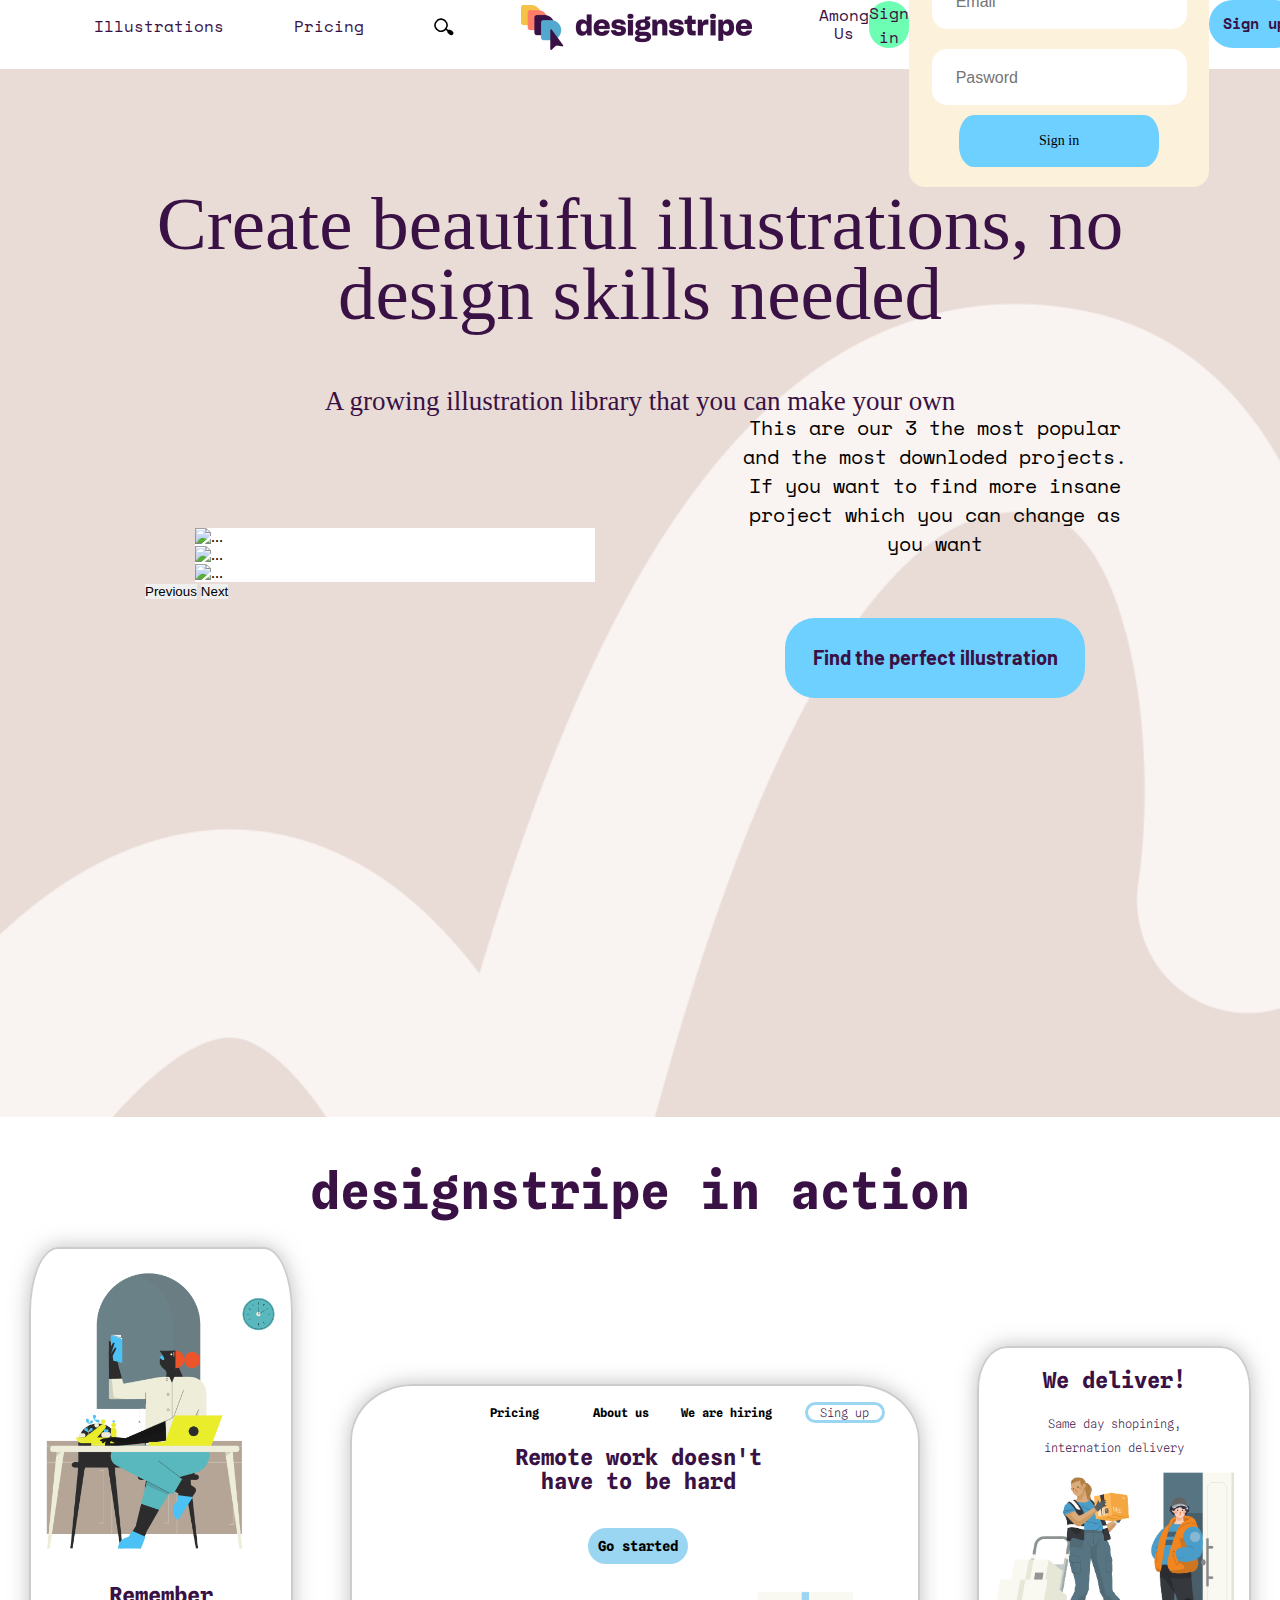
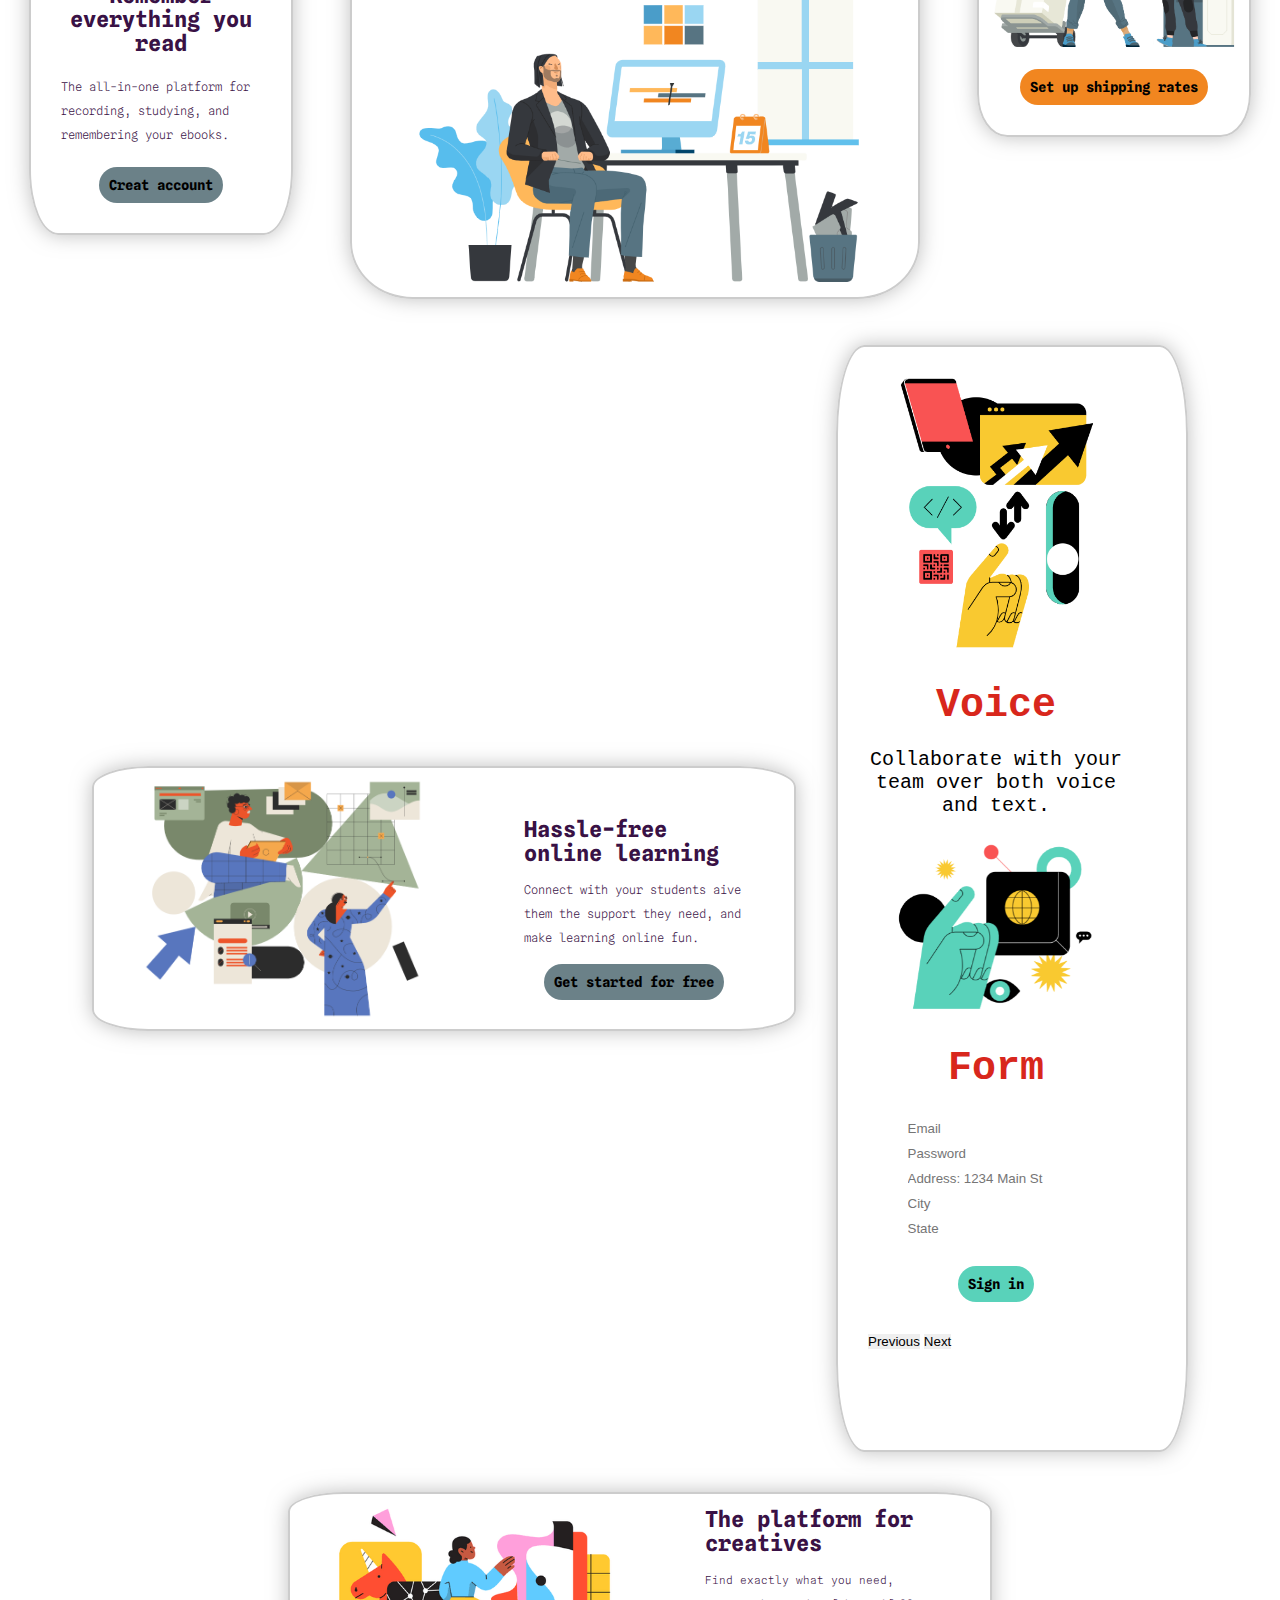
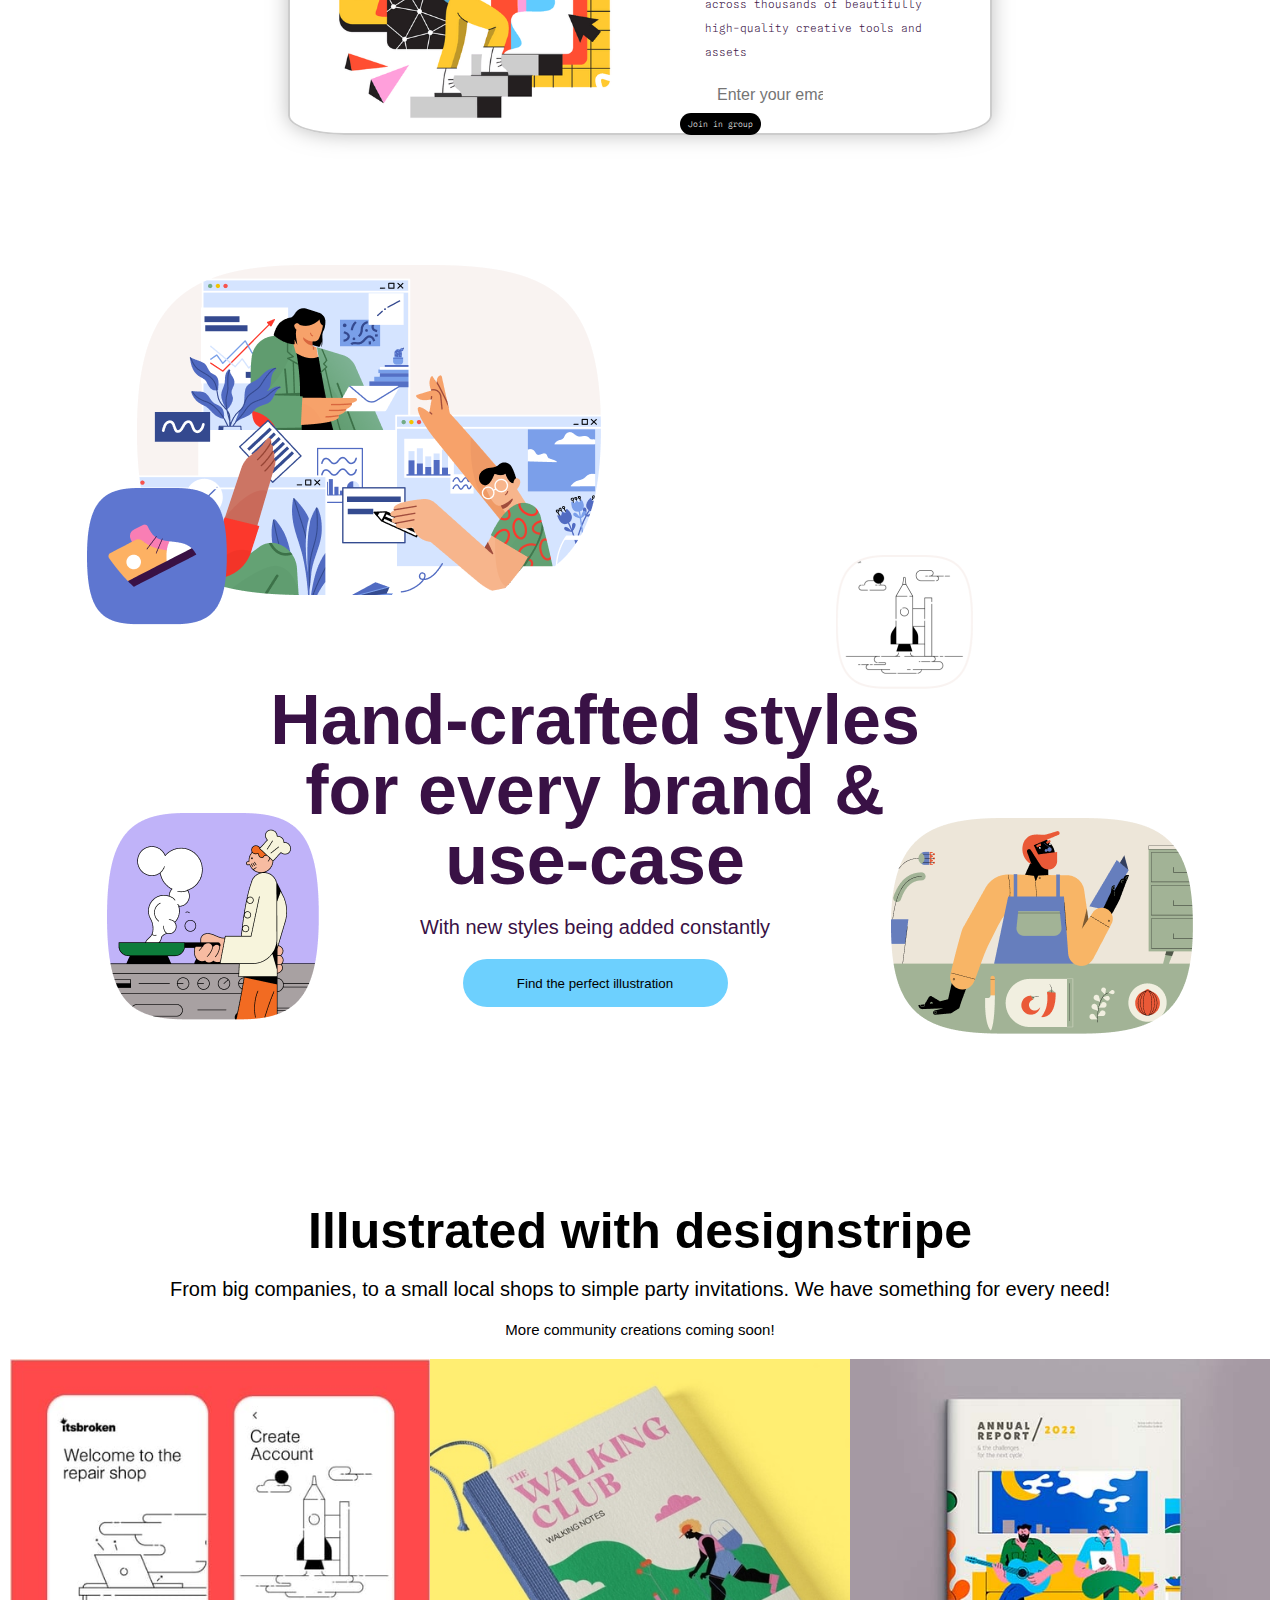
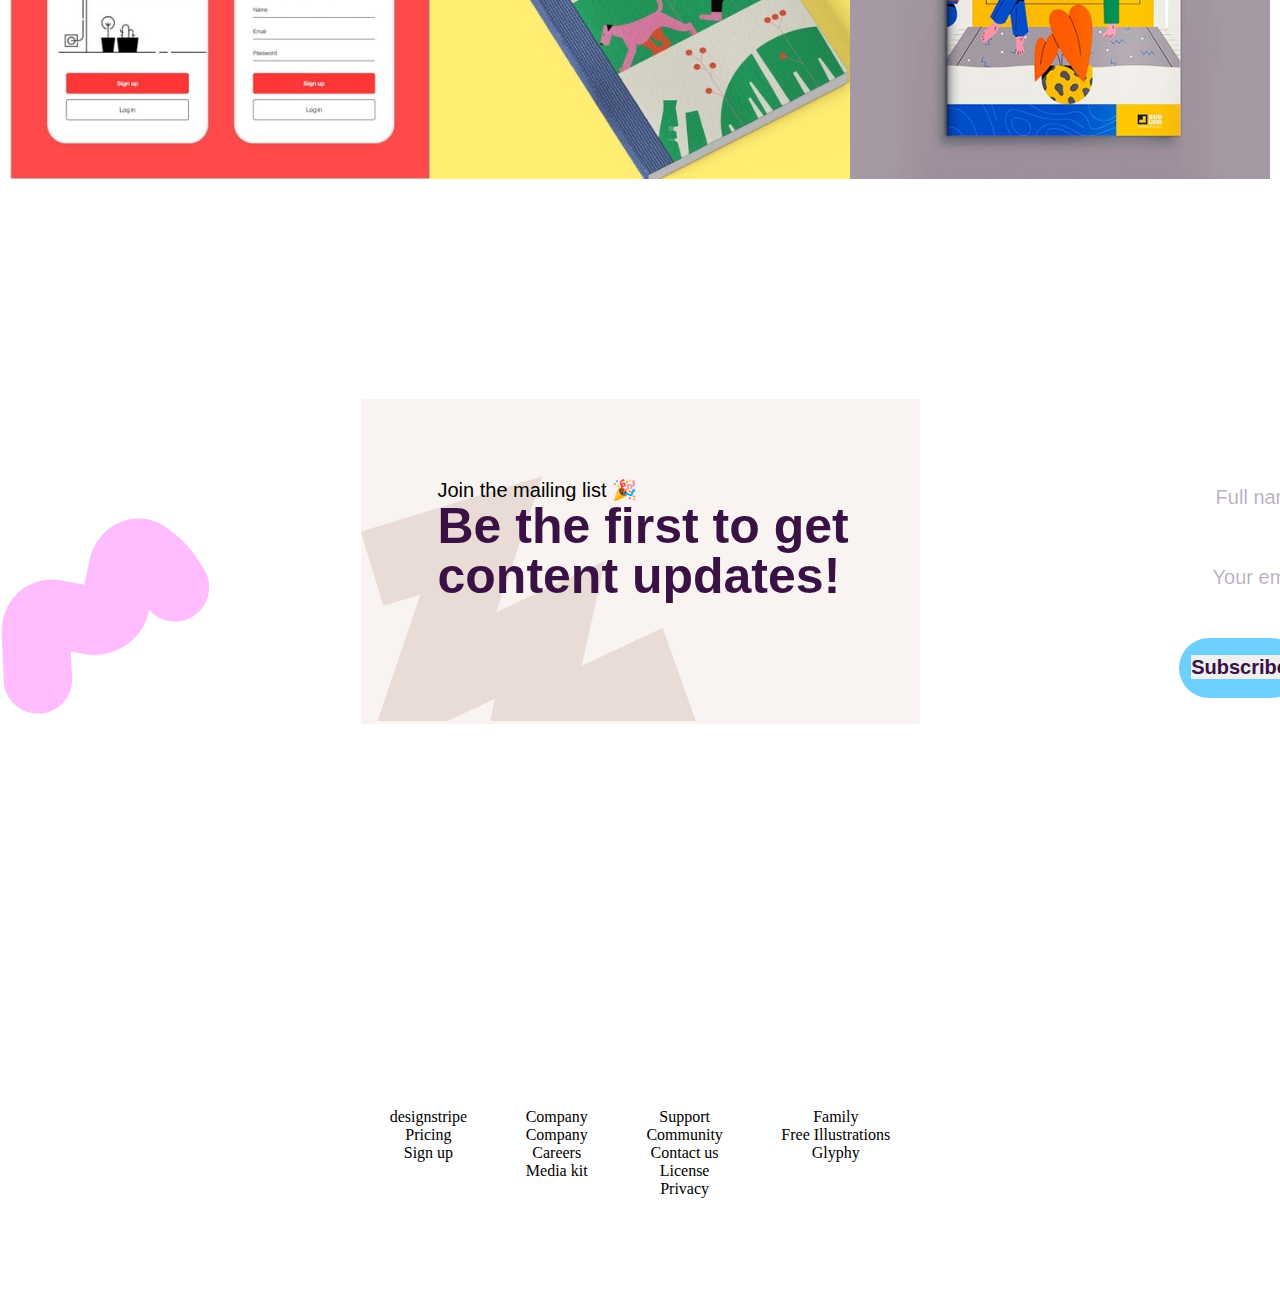
==== commit 91dd5ceb: "." ====
--- a/index.html
+++ b/index.html
@@ -312,6 +312,104 @@
 
 
 
+                    <div class="frame">
+                      <div class="overlap-wrapper">
+                          <img class="IMAGE-2" src="./IMAGE (3).png" />
+                          <div class="overlap-4">
+                              <img class="IMAGE-4" src="./IMAGE (1).png" />
+                          </div>
+                          <div class="overlap-group">
+                              <img class="IMAGE" src="./IMAGE (2).png" />
+                              <div class="overlap-group__block">
+                                  <p class="case">Hand-crafted styles for every brand &amp; use-case</p>
+                                  <p class="text-wrapper">With new styles being added constantly</p>
+                                  <button class="button">
+                                      Find the perfect illustration
+                                  </button>
+                              </div>
+                              <img class="img" src="./IMAGE (4).png" />
+                          </div>
+                      </div>
+                  </div>
+              
+              
+                  <div class="frame_6">
+                      <div class="frame-wrapper_6">
+                          <div class="text_box">
+                              <p class="text-2">Illustrated with designstripe</p>
+                              <p class="text-3">From big companies, to a small local shops to simple party invitations. We have something for every need!
+                                  </p>
+                                  <p class="text-1">More community creations coming soon!</p>
+                          </div>
+                          <div class="Img-5">
+                              <img src="./IMAGE-1" class="Img-5__1">
+                              <img src="./IMAGE-2.jpg" class="Img-5__1">
+                              <img src="./IMAGE-3.jpg"class="Img-5__1">
+                          </div>
+                      </div>
+                      </div>
+              
+              
+              
+              
+              
+                  <div class="frame_7">
+                      <div class="div_7">
+                              <img src="./Vector-1.png"class="IMAGE_7">
+                              <img class="img_7" src="./Vector-2.png" />
+                              <div class="case_1">
+                                  <p class="p_7">Join the mailing list 🎉</p>
+                                  <p class="text-wrapper_7">Be the first to get content updates!</p>
+                              </div>
+                          
+                              <div class="case_2">
+                                  <div class="frame-wrapper_7-2">
+                                      <div class="overlap-group_7">
+                                      <div class="text-wrapper_7-2">Full name</div>
+                                      </div>
+                                      </div>
+                                  <div class="overlap-wrapper_7">
+                                      <div class="text-wrapper_7-3">Your email</div>
+                                      </div>
+                                  <div class="frame-wrapper_7-5"> 
+                                      <button class="text-wrapper_7-4">Subscribe</button>
+                                  </div>
+                  </div>
+              
+              
+              
+              
+              
+                  <div class="frame_8">
+                      <div class="box_1">
+                          <p>designstripe</p>
+                          <p>Pricing</p>
+                          <p>Sign up</p>
+                      </div>
+                      <div class="box_2">
+                          <p>Company</p>
+                          <p>Company</p>
+                          <p>Careers</p>
+                          <p>Media kit</p>
+                      </div>
+                      <div class="box_3">
+                          <p>Support</p>
+                          <p>Community</p>
+                          <p>Contact us</p>
+                          <p>License</p>
+                          <p>Privacy</p>
+                      </div>
+                      <div class="box_4">
+                          <p>Family</p>
+                          <p>Free Illustrations</p>
+                          <p>Glyphy</p>
+                      </div>
+                  </div>
+
+
+
+
+
     <script>
         function redirect() {
             window.location.href = "./ilustration.html";
--- a/style.css
+++ b/style.css
@@ -1380,4 +1380,405 @@
                 max-width: 200px;
                 margin: 15px;
             }
-        }+        }
+
+        * {
+            margin: 0;
+            padding: 0;
+            border: 0;
+            outline: 0;
+            text-decoration: none;
+            box-sizing: border-box;
+            list-style: none;
+        }
+        
+        .overlap-wrapper {
+            position: relative;
+            max-width: 1320px;
+            margin: 0 auto;
+            padding: 100px 0;
+        }
+        
+        .overlap-group {
+            display: flex;
+            width: 100%;
+            justify-content: space-between;
+            align-items: center;
+            flex-wrap: wrap;
+        }
+        
+        .overlap-group__block{
+            display: flex;
+            flex-direction: column;
+            align-items: center;
+            gap: 20px;
+        }
+        
+        .text-wrapper {
+            font-family: "Roboto-Regular", Helvetica;
+            font-weight: 400;
+            color: #391145;
+            font-size: 20px;
+            text-align: center;
+            letter-spacing: 0;
+            line-height: 24px;
+        }
+        .IMAGE {
+            transform: translateY(100px);
+            position: relative;
+            bottom: 30px;
+            left: 50px;
+        
+        
+        }
+        
+        .img {
+            transform: translateY(80px);
+            position: relative;
+            left: -30px;
+        
+        }
+        .IMAGE-2 {
+            position: absolute;
+            right: 250px;
+            top: 300px;
+        }
+        
+        .overlap-4 {
+            width: 464px;
+            height: 330px;
+            background-image: url(./IMAGE.png);
+            position: relative;
+            transform: translateY(-60px);
+            position: relative;
+            bottom: 30px;
+            left: 80px;
+        
+        }
+        
+        .IMAGE-4 {
+            position: absolute;
+            bottom: -30px;
+            left: -50px;
+        
+        }
+        
+        .case {
+            box-sizing: border-box;
+            }
+        .case {
+            color: #391145;
+            text-align: center;
+            font-family: 'Roboto-Bold', sans-serif;
+            font-size: 70px;
+            line-height: 69.98px;
+            font-weight: 700;
+            position: relative;
+            max-width: 652px;
+            }
+        
+            .button {
+                background: #6dd0fe;
+            border-radius: 30px;
+            width: 265px;
+            height: 48px;
+            position: relative;
+            }
+        
+        
+        
+        
+        
+            
+            .frame-wrapper_6 {
+                max-width: 1440px;
+                margin: 100px auto;
+                text-align: center;
+            }
+        
+            .Img-5{
+                display: flex;
+                width: 100%;
+                justify-content: space-between;
+                flex-wrap: wrap;
+            }
+            .Img-5__1{
+                width: 420px;
+                margin: 20px auto;
+            }
+            
+            .text-wrapper_1 {
+                width: 729px;
+                top: -9px;
+                left: 296px;
+                font-family: "Roboto-Bold", Helvetica;
+                font-weight: 700;
+                color: #391145;
+                font-size: 50px;
+                text-align: center;
+                letter-spacing: 0;
+                line-height: 50px;
+            }
+            
+            .div-wrapper_2 {
+                width: 1320px;
+                height: 17px;
+                top: 233px;
+                left: 0;
+            }
+            
+            .p_6 {
+                width: 323px;
+                top: -2px;
+                left: 499px;
+                font-family: "Roboto-Regular", Helvetica;
+                font-weight: 400;
+                color: #391145;
+                font-size: 15px;
+                text-align: center;
+                letter-spacing: 0;
+                line-height: 18px;
+            }
+            
+            .div-2 {
+                width: 1320px;
+                height: 420px;
+                top: 280px;
+                left: 0;
+            }
+            
+            
+            
+            .div-wrapper_3 {
+                width: 1320px;
+                height: 24px;
+                top: 179px;
+                left: 0;
+            }
+            
+            .text-wrapper_2 {
+                width: 1007px;
+                top: -1px;
+                left: 157px;
+                font-family: "Roboto-Regular", Helvetica;
+                font-weight: 400;
+                color: #391145;
+                font-size: 20px;
+                text-align: center;
+                letter-spacing: 0;
+                line-height: 24px;
+            }
+        
+            .text_box {
+            display: flex;
+            flex-direction: column;
+            align-items: center;
+            gap: 20px;
+            }
+            
+            .text-2 {
+                text-align: center;
+                font-family: 'Roboto-Bold', sans-serif;
+                font-size: 50px;
+                line-height: 49.97px;
+                font-weight: 700;
+                position: relative;
+            }
+        
+            .text-1 {
+                text-align: center;
+                font-family: 'Roboto-Regular', sans-serif;
+                font-size: 15px;
+                line-height: 17.97px;
+                font-weight: 400;
+                position: relative;
+                }
+        
+            .text-3 {
+                text-align: center;
+                font-family: 'Roboto-Regular', sans-serif;
+                font-size: 20px;
+                line-height: 24.02px;
+                font-weight: 400;
+                position: relative;
+            }
+        
+        
+        
+        
+        
+        
+        
+        
+        
+        
+        
+        
+            .frame_7 {
+                max-width: 1320px;
+                margin: 100px auto;
+                text-align: center;
+                background-color: #F9F3F1;
+                height: 325px;
+            }
+            
+            
+            
+            .IMAGE_7 {
+                position: relative;
+                bottom:-77px;
+                left: 0px;
+            }
+            
+            .img_7 {
+                position: relative;
+                bottom:-70px;
+                left: -710px;
+            }
+            
+            .case_1 {
+                width: 490px;
+                height: 230px;
+                position: relative;
+                bottom:170px;
+                left: 77px;
+            }
+            
+            .div-wrapper_7 {
+        
+            }
+            
+            .text-wrapper_7 {
+                color: #391145;
+                text-align: left;
+                font-family: 'Roboto-Bold', sans-serif;
+                font-size: 50px;
+                line-height: 49.97px;
+                font-weight: 700;
+                position: relative;
+        }
+            
+            .p_7 {
+                text-align: left;
+                font-family: 'Roboto-Regular', sans-serif;
+                font-size: 20px;
+                line-height: 24.02px;
+                font-weight: 400;
+                position: relative;
+                }
+            
+        
+            .case_2 {
+                width: 418px;
+                height: 230px;
+                position: relative;
+                bottom:410px;
+                left: 790px;
+                display: flex;
+                flex-direction: column;
+                align-items: center;
+                gap: 20px;
+            }
+            
+            .frame-wrapper_7-2 {
+        
+            }
+            
+            .overlap-group_7 {
+                background: #ffffff;
+                border-radius: 30px;
+                width: 373px;
+                height: 60px;
+                position: relative;
+            }
+            
+            
+            
+            .text-wrapper_7-2 {
+                color: rgba(57, 17, 69, 0.35);
+                font-family: 'Roboto-Regular', sans-serif;
+                font-size: 20px;
+                line-height: 24.02px;
+                font-weight: 400;
+                position: relative;
+                bottom:-17px;
+                left: -100px;
+            }
+            
+            .overlap-wrapper_7 {
+                background: #ffffff;
+                border-radius: 30px;
+                width: 373px;
+                height: 60px;
+                position: relative;
+            }
+            
+            .text-wrapper_7-3 {
+                color: rgba(57, 17, 69, 0.35);
+                font-family: 'Roboto-Regular', sans-serif;
+                font-size: 20px;
+                line-height: 24.02px;
+                font-weight: 400;
+                position: relative;
+                bottom:-17px;
+                left: -100px;
+            }   
+            
+            .frame-wrapper_7-5 {
+                background: #6dd0fe;
+                border-radius: 30px;
+                width: 122px;
+                height: 60px;
+                position: relative;
+                bottom:-10px;
+                left: -120px;
+            }
+            
+            .rectangle_7-2 {
+        
+            }
+            
+            .text-wrapper_7-4 {
+                color: #391145;
+                text-align: center;
+                font-family: 'Roboto-Bold', sans-serif;
+                font-size: 20px;
+                line-height: 24.02px;
+                font-weight: 700;
+                position: relative;
+                bottom:-17px;
+                left: 0px;
+            }
+            
+            
+        
+            .frame_8 {
+                display: flex;
+                justify-content: space-around;
+                padding-bottom: 100px;
+            }
+            
+            .box_1{
+        
+            }
+        
+        
+            .box_2 {
+        
+            }
+            
+            .box_3 {
+        
+            }
+        
+            .box_4{
+        
+            }
+        
+        
+        
+        
+        
+.frame{
+    margin-top: 200px;
+}